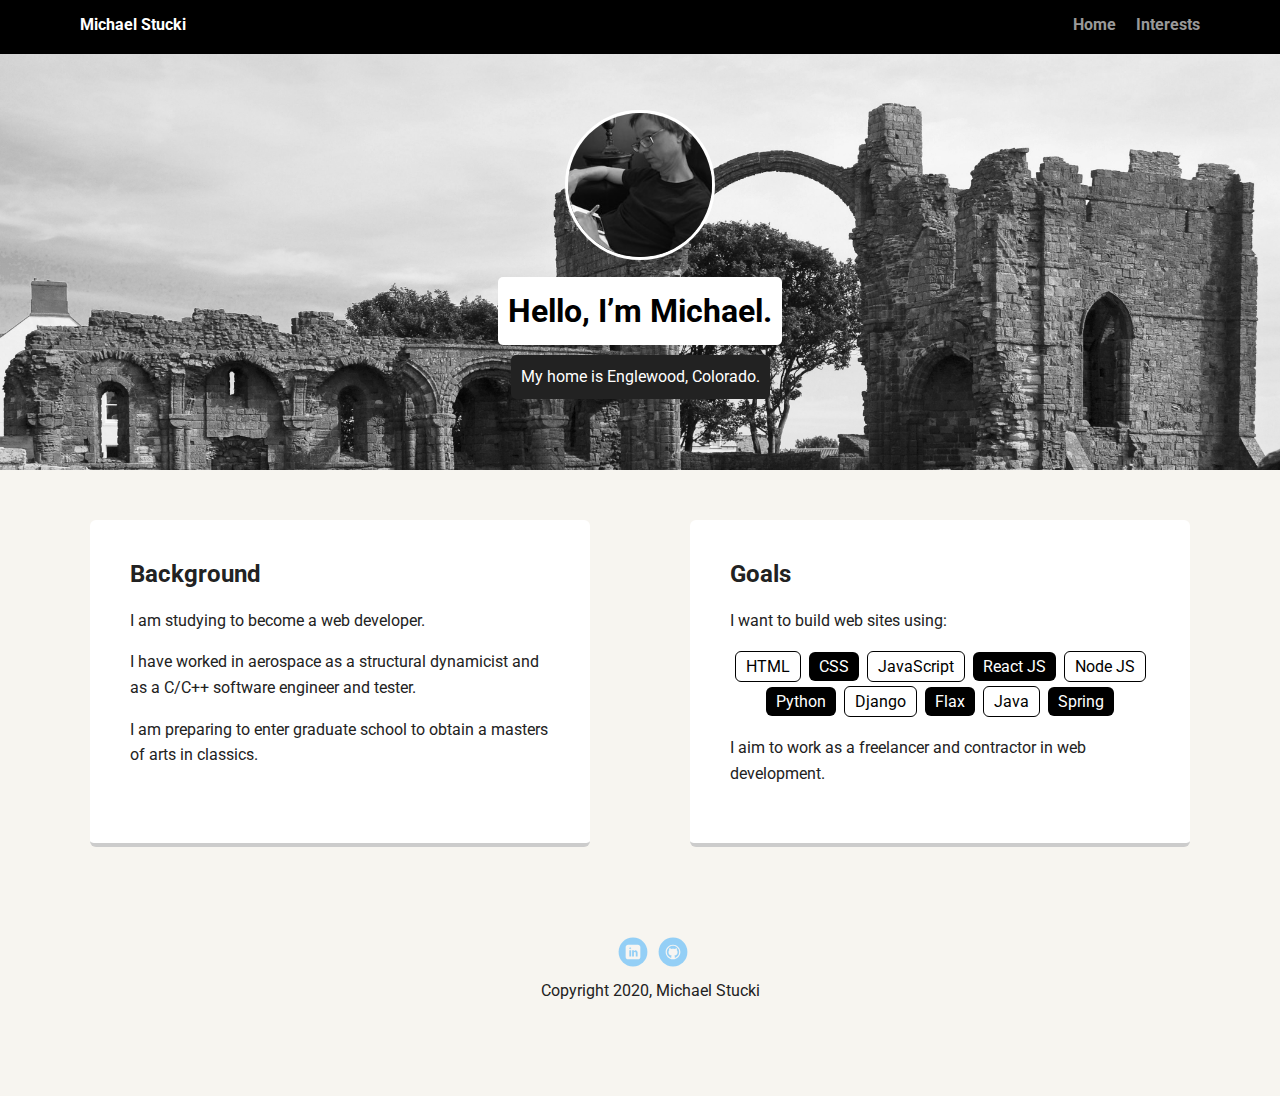
==== index.html @ 7016edd2 "finish project" ====
<!DOCTYPE html>
<html lang="en">
  <head>
    <meta charset="utf-8">
    <title>Michael Stucki's Profile</title>
    <meta name="viewport" content="width=device-width, initial-scale=1.0">
    <link rel="stylesheet" href="styles.css">
    <link href="https://fonts.googleapis.com/css?family=Muli%7CRoboto:400,300,500,700,900" rel="stylesheet">
  </head>
  <body>
    <div class="main-nav">
        <ul class="nav">
          <li class="name">Michael Stucki</li>
          <li><a href="index.html">Home</a></li>
          <li><a href="interests.html">Interests</a></li>
        </ul>
    </div>

    <header>
      <img src="images/me-grey.jpg" alt="Photo of Michael Stucki" class="profile-image">
      <h1 class="tag">Hello, I’m Michael.</h1>
      <p class="tag location">My home is Englewood, Colorado.</p>
    </header>

    <main class="flex">
      <div class="card">
        <h2>Background</h2>
        <p>I am studying to become a web developer.</p>
        <p>I have worked in aerospace as a structural dynamicist and as a C/C++ software engineer and tester.</p>
        <p>I am preparing to enter graduate school to obtain a masters of arts in classics.</p>
      </div> 

      <div class="card">
        <h2>Goals</h2>
        <p>I want to build web sites using:</p>
        <ul class="skills">
          <li>HTML</li>
          <li>CSS</li>
          <li>JavaScript</li>
          <li>React JS</li>
          <li>Node JS</li>
          <li>Python</li>
          <li>Django</li>
          <li>Flax</li>
          <li>Java</li>
          <li>Spring</li>
        </ul>
        <p>I aim to work as a freelancer and contractor in web development.</p>
      </div> 
    </main>
    
    <footer>
      <ul>
        <li><a href="https://www.linkedin.com/in/michael-stucki-98b961157/" class="social linkedin">LinkedIn</a></li>
        <li><a href="https://github.com/michaelstucki" class="social github">Github</a></li>
      </ul>
      <p class="copyright">Copyright 2020, Michael Stucki</p>
    </footer>
  </body>
  </html>
---- styles.css ----
/* Global Layout Set-up */

* { 
  box-sizing: border-box;
}
  
body {
  margin: 0;
  padding: 0;
  text-align: center;
  font-family: 'Roboto', sans-serif;
  color: #222;
  background: #f7f5f0;
}

/* Link Styles */

a {
  text-decoration: none;
  color: #999;
}
a:hover {
  color: #6633ff;
}

/* Section Styles */

.main-nav {
  width: 100%;
  background: black;
  min-height: 30px;
  padding: 10px;
  position: fixed;
  text-align: center;
}

.nav {
  display: flex;
  justify-content: space-around;
  font-weight: 700;
  list-style-type: none;
  margin: 0 auto;
  padding: 0;
}

.nav .name {
    display: block;
    margin-right: auto;
    color: white;
}

.nav li {
  padding: 5px 10px 10px 10px;
}

.nav a {
  transition: all .5s;
}

.nav a:hover {
  color: white
}

header {
  text-align: center;
  background: url('images/Lindisfarne_Priory_9-grey.jpg') no-repeat top center ;
  background-size: cover;
  overflow: hidden;
  padding-top: 60px;
  line-height: 1.5;
}

header .profile-image {
  margin-top: 50px;
  width: 150px;
  height: 150px;
  border-radius: 50%;
  border: 3px solid white;
  transition: all .5s;
}

header .profile-image:hover {
  transform: scale(1.2) rotate(5deg);
}

#grecian-urn:hover {
  transform: scale(1.2);
}

.tag {
  background-color: white;
  color: black;
  padding: 10px;
  border-radius: 5px;
  display: table;
  margin: 10px auto;
} 

.location {
  background-color: #222;
  color: white;
}

.card {
  margin: 30px;
  padding: 20px 40px 40px;
  max-width: 500px;
  text-align: left;
  background: #fff;
  border-bottom: 4px solid #ccc;
  border-radius: 6px;
  transition: all .5s;
}

.card:hover {
  border-color: #ff99ff;
}

ul.skills {
  padding: 0;
  text-align: center;
}

.skills li {
  border-radius: 6px;
  display: inline-block;
  background: black;
  color: white;
  padding: 5px 10px;
  margin: 2px;
}

.skills li:nth-child(odd) {
  background: white;
  color: black;
  border: 1px solid black;
}

footer {
  width: 100%;
  min-height: 30px;
  padding: 20px 0 40px 20px;
}

footer .copyright {
  top: -8px;
  font-size: .75em;
}

footer ul {
  list-style-type: none;
  margin: 0;
  padding: 0;
}

footer ul li {
  display: inline-block;
}

a.social {
  display: inline-block;
  text-indent: -9999px;
  margin-left: 5px;
  width: 30px;
  height: 30px;
  background-size: 30px 30px;
  opacity: .4;
  transition: all .5s;
}

a.twitter {
  background-image: url(images/twitter.svg);
}

a.linkedin {
  background-image: url(images/linkedin.svg);
}

a.github {
  background-image: url(images/github.svg);
}

a.social:hover {
  opacity: 1;
}

.clearfix {
  clear: both;
}

#grecian-urn {
  width: 20%;
}

/* Styles for larger screens */

@media screen and (min-width: 720px) {
  
  .flex {
      display: -ms-flexbox;      /* TWEENER - IE 10 */
      display: flex; 
      max-width: 1200px;
      -ms-flex-pack: distribute;
      justify-content: space-around;
      margin: 0 auto;
  }

  header {
    min-height: 470px;
  }

  .nav {
    max-width: 1200px;
    padding: 0 30px;
  }

  main {
    padding-top: 20px;
  }

  main p {
    line-height: 1.6em;
  }

  footer {
    font-size: 1.3em;
    max-width: 1200px;
    margin: 40px auto;
  }

}
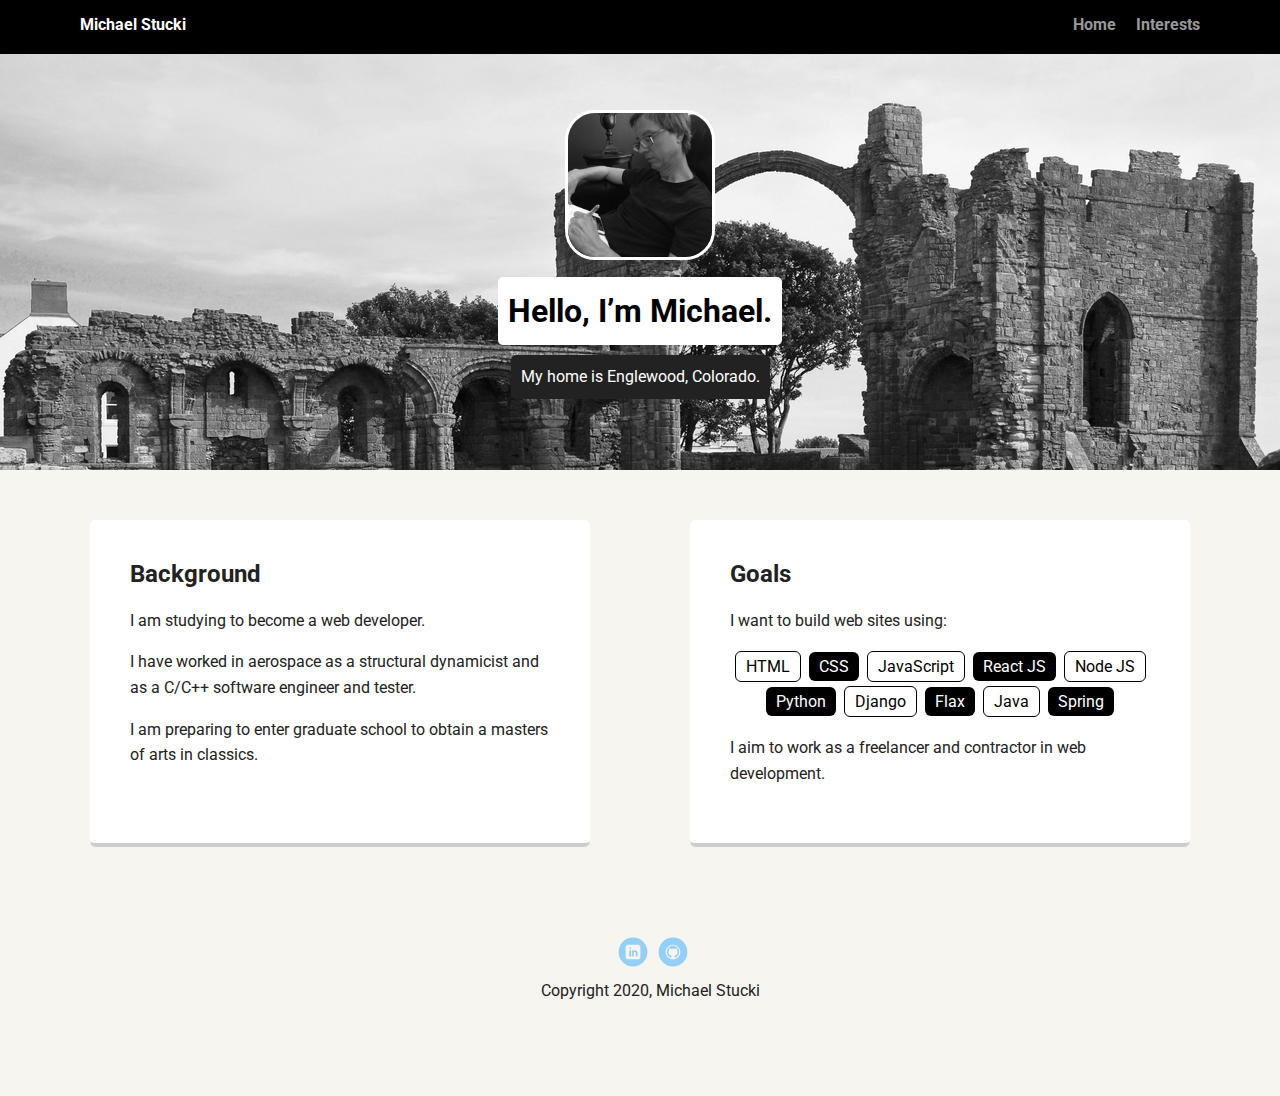
==== commit 69ff6927: "use semantic html; add img effect" ====
--- a/index.html
+++ b/index.html
@@ -8,13 +8,13 @@
     <link href="https://fonts.googleapis.com/css?family=Muli%7CRoboto:400,300,500,700,900" rel="stylesheet">
   </head>
   <body>
-    <div class="main-nav">
+    <nav>
         <ul class="nav">
           <li class="name">Michael Stucki</li>
           <li><a href="index.html">Home</a></li>
           <li><a href="interests.html">Interests</a></li>
         </ul>
-    </div>
+    </nav>
 
     <header>
       <img src="images/me-grey.jpg" alt="Photo of Michael Stucki" class="profile-image">
@@ -23,14 +23,14 @@
     </header>
 
     <main class="flex">
-      <div class="card">
+      <article>
         <h2>Background</h2>
         <p>I am studying to become a web developer.</p>
         <p>I have worked in aerospace as a structural dynamicist and as a C/C++ software engineer and tester.</p>
         <p>I am preparing to enter graduate school to obtain a masters of arts in classics.</p>
-      </div> 
+      </article> 
 
-      <div class="card">
+      <article>
         <h2>Goals</h2>
         <p>I want to build web sites using:</p>
         <ul class="skills">
@@ -46,7 +46,7 @@
           <li>Spring</li>
         </ul>
         <p>I aim to work as a freelancer and contractor in web development.</p>
-      </div> 
+      </article> 
     </main>
     
     <footer>
--- a/styles.css
+++ b/styles.css
@@ -25,7 +25,7 @@
 
 /* Section Styles */
 
-.main-nav {
+nav {
   width: 100%;
   background: black;
   min-height: 30px;
@@ -63,7 +63,7 @@
 
 header {
   text-align: center;
-  background: url('images/Lindisfarne_Priory_9-grey.jpg') no-repeat top center ;
+  background: url('images/Lindisfarne_Priory_9-resized.jpg') no-repeat top center ;
   background-size: cover;
   overflow: hidden;
   padding-top: 60px;
@@ -74,17 +74,13 @@
   margin-top: 50px;
   width: 150px;
   height: 150px;
-  border-radius: 50%;
+  border-radius: 20%;
   border: 3px solid white;
   transition: all .5s;
 }
 
 header .profile-image:hover {
   transform: scale(1.2) rotate(5deg);
-}
-
-#grecian-urn:hover {
-  transform: scale(1.2);
 }
 
 .tag {
@@ -101,7 +97,7 @@
   color: white;
 }
 
-.card {
+article {
   margin: 30px;
   padding: 20px 40px 40px;
   max-width: 500px;
@@ -112,7 +108,7 @@
   transition: all .5s;
 }
 
-.card:hover {
+article:hover {
   border-color: #ff99ff;
 }
 
@@ -188,9 +184,17 @@
   clear: both;
 }
 
-#grecian-urn {
+.interests img {
   width: 20%;
-}
+  border-radius: 20%;
+  border: 1px solid black;
+  transition: all .5s;
+}
+
+.interests img:hover {
+  transform: scale(1.2) rotate(5deg);
+}
+
 
 /* Styles for larger screens */
 
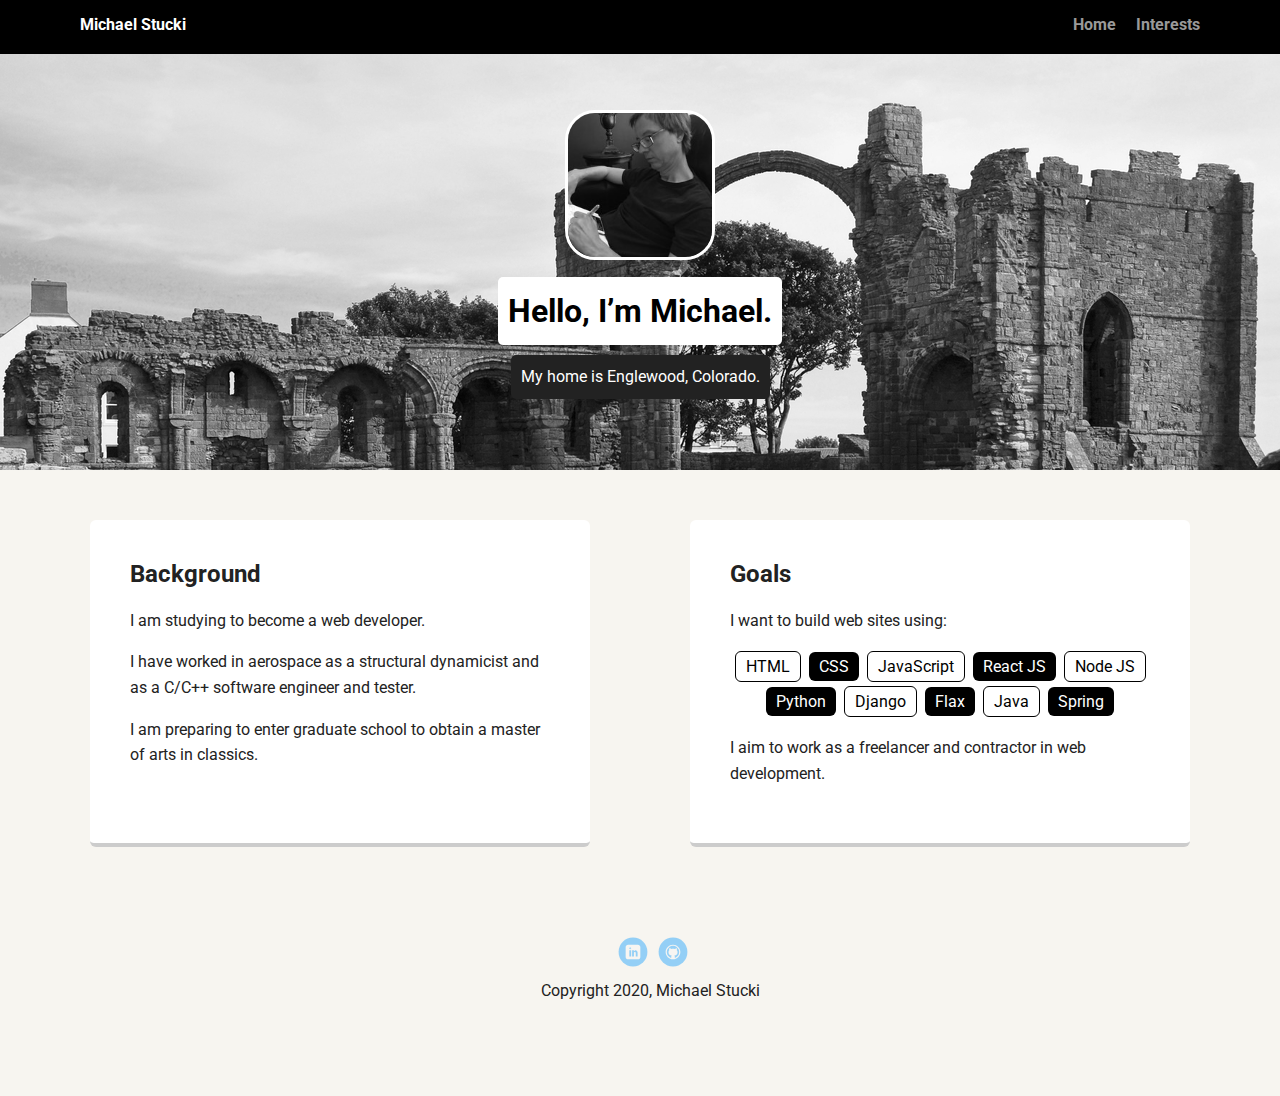
==== commit 9db6f64e: "fix spelling" ====
--- a/index.html
+++ b/index.html
@@ -8,6 +8,8 @@
     <link href="https://fonts.googleapis.com/css?family=Muli%7CRoboto:400,300,500,700,900" rel="stylesheet">
   </head>
   <body>
+    <!-- Navigation -->
+    
     <nav>
         <ul class="nav">
           <li class="name">Michael Stucki</li>
@@ -16,18 +18,22 @@
         </ul>
     </nav>
 
+    <!-- Personal photos & top-level intro -->
+
     <header>
       <img src="images/me-grey.jpg" alt="Photo of Michael Stucki" class="profile-image">
       <h1 class="tag">Hello, I’m Michael.</h1>
       <p class="tag location">My home is Englewood, Colorado.</p>
     </header>
 
+    <!-- Background & goals -->
+
     <main class="flex">
       <article>
         <h2>Background</h2>
         <p>I am studying to become a web developer.</p>
         <p>I have worked in aerospace as a structural dynamicist and as a C/C++ software engineer and tester.</p>
-        <p>I am preparing to enter graduate school to obtain a masters of arts in classics.</p>
+        <p>I am preparing to enter graduate school to obtain a master of arts in classics.</p>
       </article> 
 
       <article>
@@ -48,6 +54,8 @@
         <p>I aim to work as a freelancer and contractor in web development.</p>
       </article> 
     </main>
+
+    <!-- Social media links -->
     
     <footer>
       <ul>
@@ -57,4 +65,4 @@
       <p class="copyright">Copyright 2020, Michael Stucki</p>
     </footer>
   </body>
-  </html>
+</html>
